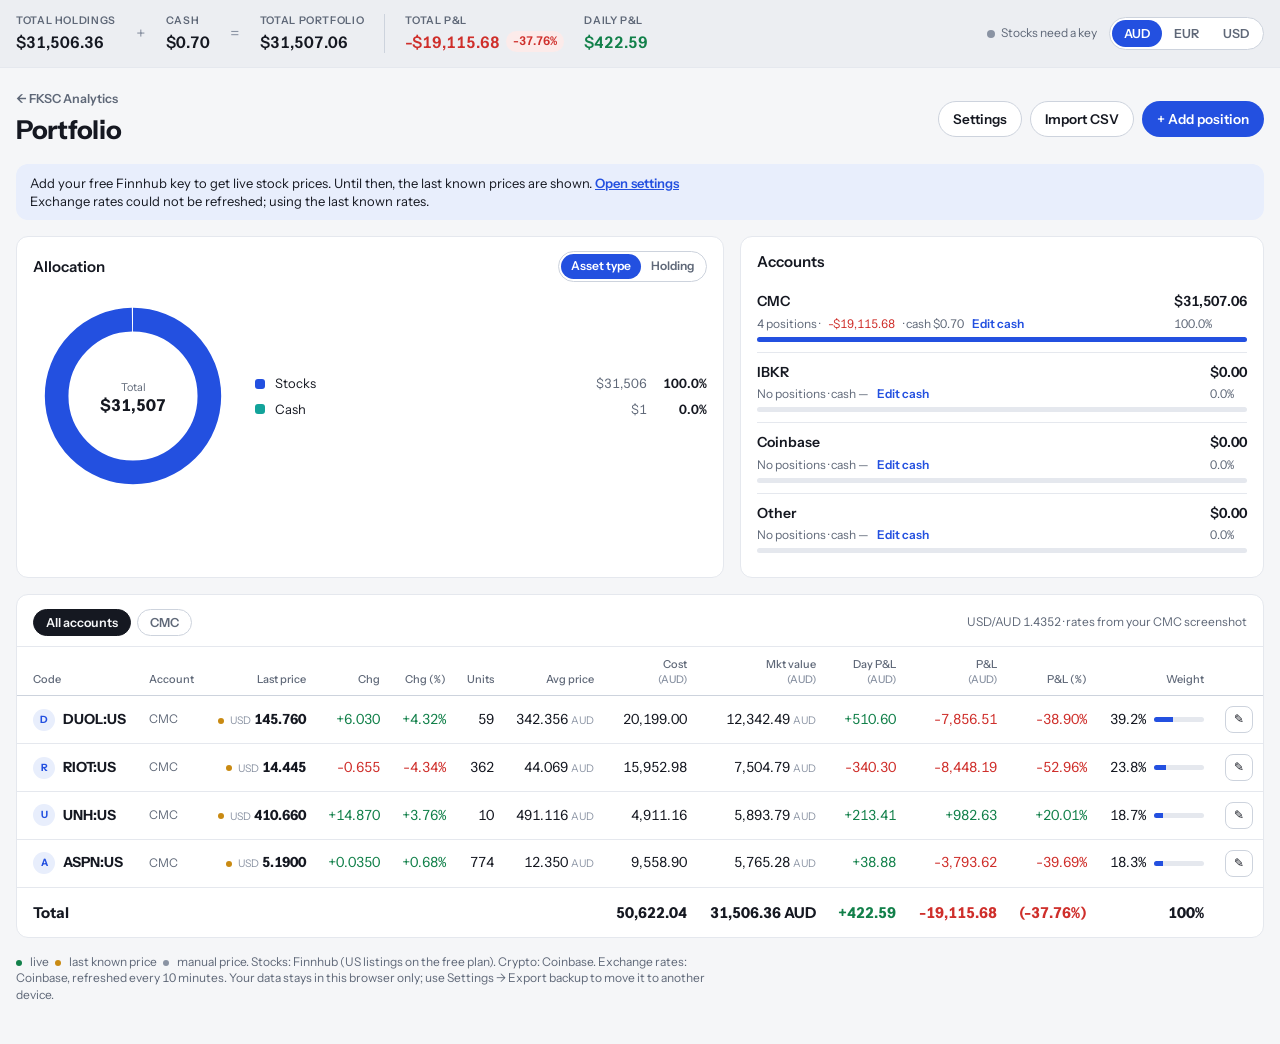
==== portfolio/index.html @ 697caf11 "Add files via upload" ====
<!doctype html>
<html lang="en">
<head>
<meta charset="utf-8">
<meta name="viewport" content="width=device-width,initial-scale=1,viewport-fit=cover">
<title>Portfolio</title>
<meta name="robots" content="noindex">
<link rel="preconnect" href="https://fonts.googleapis.com">
<link rel="preconnect" href="https://fonts.gstatic.com" crossorigin>
<link rel="stylesheet" href="https://fonts.googleapis.com/css2?family=Instrument+Sans:wght@400;500;600;700&display=swap">
<link rel="stylesheet" href="styles.css">
</head>
<body>

<header class="band">
  <div class="wrap band-in">
    <div class="kpis">
      <div class="kpi"><span class="lbl">Total holdings</span><span class="val" id="k-hold">—</span></div>
      <span class="op">+</span>
      <div class="kpi"><span class="lbl">Cash</span><span class="val" id="k-cash">—</span></div>
      <span class="op">=</span>
      <div class="kpi"><span class="lbl">Total portfolio</span><span class="val" id="k-total">—</span></div>
      <span class="vsep"></span>
      <div class="kpi"><span class="lbl">Total P&amp;L</span><span class="val" id="k-pl">—</span></div>
      <div class="kpi"><span class="lbl">Daily P&amp;L</span><span class="val" id="k-day">—</span></div>
    </div>
    <div class="band-right">
      <span class="live" id="live" title="Price feed status"><i></i><span>Connecting…</span></span>
      <div class="seg" id="cur-seg" role="group" aria-label="Display currency">
        <button data-cur="AUD">AUD</button><button data-cur="EUR">EUR</button><button data-cur="USD">USD</button>
      </div>
    </div>
  </div>
</header>

<main class="wrap main">
  <div class="head">
    <div class="titles"><a class="back" href="../">← FKSC Analytics</a><h1>Portfolio</h1></div>
    <div class="tools">
      <button class="btn ghost" id="btn-settings">Settings</button>
      <button class="btn ghost" id="btn-import">Import CSV</button>
      <button class="btn" id="btn-add">+ Add position</button>
    </div>
  </div>

  <div class="notice" id="notice" hidden></div>

  <section class="charts">
    <div class="panel donut-card">
      <div class="panel-head">
        <h2>Allocation</h2>
        <div class="seg small" id="donut-seg" role="group" aria-label="Group chart by">
          <button data-donut="type">Asset type</button><button data-donut="holding">Holding</button>
        </div>
      </div>
      <div class="donut-body">
        <svg id="donut" viewBox="0 0 220 220" role="img" aria-label="Allocation chart"></svg>
        <ul class="legend" id="legend"></ul>
      </div>
    </div>
    <div class="panel brokers-card">
      <div class="panel-head"><h2>Accounts</h2></div>
      <ul class="brokers" id="brokers"></ul>
    </div>
  </section>

  <section class="panel">
    <div class="panel-head">
      <div class="chips" id="chips" role="group" aria-label="Filter by account"></div>
      <span class="meta" id="fx-meta"></span>
    </div>
    <div class="scroll">
      <table class="tbl">
        <thead><tr>
          <th>Code</th><th>Account</th><th>Last price</th><th>Chg</th><th>Chg (%)</th><th>Units</th>
          <th>Avg price</th><th>Cost<small class="dc"></small></th><th>Mkt value<small class="dc"></small></th>
          <th>Day P&amp;L<small class="dc"></small></th><th>P&amp;L<small class="dc"></small></th><th>P&amp;L (%)</th><th>Weight</th><th></th>
        </tr></thead>
        <tbody id="rows"></tbody>
        <tfoot id="foot"></tfoot>
      </table>
    </div>
    <div class="cards" id="cards"></div>
    <div class="empty" id="empty" hidden>
      <strong>No positions yet</strong>
      <span>Import a CSV export from CMC, IBKR or Coinbase, or add a position by hand.</span>
      <div class="tools"><button class="btn ghost" data-act="import">Import CSV</button><button class="btn" data-act="add">+ Add position</button></div>
    </div>
  </section>

  <p class="foot-note">
    <span class="dot live-dot"></span> live &nbsp; <span class="dot stored-dot"></span> last known price &nbsp; <span class="dot manual-dot"></span> manual price.
    Stocks: Finnhub (US listings on the free plan). Crypto: Coinbase. Exchange rates: Coinbase, refreshed every 10 minutes.
    Your data stays in this browser only; use Settings → Export backup to move it to another device.
  </p>
</main>

<!-- Modals -->
<div class="ov" id="ov" hidden>

  <form class="sheet" id="m-pos" hidden novalidate>
    <h2 id="pos-title">Position</h2>
    <div class="fields">
      <label>Code<input id="p-code" autocomplete="off" placeholder="DUOL:US, BTC, BHP.AX"></label>
      <label>Account<select id="p-broker"></select></label>
      <label>Asset type<select id="p-type"></select></label>
      <label>Units<input id="p-units" inputmode="decimal"></label>
      <label>Avg price<input id="p-avg" inputmode="decimal"></label>
      <label>Avg price currency<select id="p-costcur"></select></label>
      <label>Quote currency<select id="p-quotecur"></select><span class="hint">Currency the price trades in</span></label>
      <label>Manual price<input id="p-mprice" inputmode="decimal"><span class="hint">Used only when no live price</span></label>
      <label class="full">Name (optional)<input id="p-name" autocomplete="off"></label>
    </div>
    <div class="err" id="p-err" hidden></div>
    <div class="row">
      <button type="button" class="btn ghost left" id="p-del" hidden>Delete</button>
      <button type="button" class="btn ghost" data-close>Cancel</button>
      <button type="submit" class="btn">Save</button>
    </div>
  </form>

  <form class="sheet wide" id="m-import" hidden novalidate>
    <h2>Import CSV</h2>
    <div class="fields">
      <label>Account<select id="i-broker"></select></label>
      <label>File<input type="file" id="i-file" accept=".csv,text/csv"></label>
    </div>
    <p class="hint" id="i-help"></p>
    <div id="i-map" class="fields" hidden></div>
    <div id="i-preview" class="preview" hidden></div>
    <label class="check" id="i-replace-wrap" hidden><input type="checkbox" id="i-replace" checked> Replace current positions in this account</label>
    <div class="err" id="i-err" hidden></div>
    <div class="row">
      <button type="button" class="btn ghost" data-close>Cancel</button>
      <button type="submit" class="btn" id="i-go" disabled>Import</button>
    </div>
  </form>

  <form class="sheet" id="m-cash" hidden novalidate>
    <h2 id="cash-title">Cash</h2>
    <div class="fields">
      <label>Amount<input id="c-amt" inputmode="decimal"></label>
      <label>Currency<select id="c-cur"></select></label>
    </div>
    <div class="err" id="c-err" hidden></div>
    <div class="row"><button type="button" class="btn ghost" data-close>Cancel</button><button type="submit" class="btn">Save</button></div>
  </form>

  <form class="sheet" id="m-settings" hidden novalidate>
    <h2>Settings</h2>
    <label>Finnhub API key
      <input id="s-key" autocomplete="off" spellcheck="false" placeholder="Paste your free key">
      <span class="hint">Free at finnhub.io → Get free API key. Stored only in this browser.</span>
    </label>
    <div class="settings-block">
      <strong>Backup</strong>
      <span class="hint">Move your positions to another browser or phone.</span>
      <div class="tools">
        <button type="button" class="btn ghost" id="s-export">Export backup</button>
        <label class="btn ghost filebtn">Restore backup<input type="file" id="s-import" accept=".json,application/json"></label>
      </div>
    </div>
    <div class="settings-block">
      <strong>Reset</strong>
      <span class="hint">Removes every position and cash balance from this browser.</span>
      <div class="tools"><button type="button" class="btn ghost" id="s-reset">Clear all data</button></div>
    </div>
    <div class="err" id="s-err" hidden></div>
    <div class="row"><button type="button" class="btn ghost" data-close>Close</button><button type="submit" class="btn">Save</button></div>
  </form>

</div>

<script src="csv.js"></script>
<script src="app.js"></script>
</body>
</html>
---- portfolio/styles.css ----
/* Layout: broker-style summary band, allocation row (donut + accounts), then one dense holdings ledger; ledger becomes cards on phones */
:root{
  --bg:#f5f6f8; --surface:#ffffff; --band:#eceef2; --fg:#151821; --muted:#5f6878; --faint:#8a93a3;
  --line:#e5e8ee; --line-strong:#cdd3dd; --accent:#2350e0; --accent-soft:#e8eefc; --accent-fg:#ffffff;
  --up:#12804a; --down:#cf2f2b; --up-soft:#e6f5ec; --down-soft:#fcebea; --warn:#c98a12; --overlay:rgba(18,22,32,.38);
  --c1:#2350e0; --c2:#12a39a; --c3:#e0902a; --c4:#8a4fd6; --c5:#d44f7a; --c6:#4f8fd6; --c7:#7aa63b; --c8:#a8714a; --c9:#9aa3b2;
  --font-ui:"Instrument Sans", system-ui, -apple-system, "Segoe UI", Roboto, sans-serif;
  --r:12px;
  color-scheme:light;
}
@media (prefers-color-scheme: dark){:root:not([data-theme="light"]){
  --bg:#0f1218; --surface:#171b23; --band:#1c212b; --fg:#e8ebf1; --muted:#a2abba; --faint:#7a8495;
  --line:#272d38; --line-strong:#353c4a; --accent:#7d9bff; --accent-soft:#1f2a47; --accent-fg:#0f1218;
  --up:#4cc98a; --down:#ff7a72; --up-soft:#173327; --down-soft:#3a1f1f; --warn:#e8b04a; --overlay:rgba(0,0,0,.6);
  --c1:#7d9bff; --c2:#3fd0c4; --c3:#f2aa4c; --c4:#b18cf0; --c5:#f07aa0; --c6:#6fb0f5; --c7:#9cc95c; --c8:#cf9a72; --c9:#6b7385;
  color-scheme:dark}}
:root[data-theme="dark"]{
  --bg:#0f1218; --surface:#171b23; --band:#1c212b; --fg:#e8ebf1; --muted:#a2abba; --faint:#7a8495;
  --line:#272d38; --line-strong:#353c4a; --accent:#7d9bff; --accent-soft:#1f2a47; --accent-fg:#0f1218;
  --up:#4cc98a; --down:#ff7a72; --up-soft:#173327; --down-soft:#3a1f1f; --warn:#e8b04a; --overlay:rgba(0,0,0,.6);
  --c1:#7d9bff; --c2:#3fd0c4; --c3:#f2aa4c; --c4:#b18cf0; --c5:#f07aa0; --c6:#6fb0f5; --c7:#9cc95c; --c8:#cf9a72; --c9:#6b7385;
  color-scheme:dark}

*{box-sizing:border-box}
html,body{margin:0}
body{background:var(--bg);color:var(--fg);font-family:var(--font-ui);font-size:14px;line-height:1.4;font-variant-numeric:tabular-nums;
  padding-top:env(safe-area-inset-top,0px);padding-bottom:env(safe-area-inset-bottom,0px)}
.wrap{max-width:1320px;margin:0 auto;padding-left:max(16px,env(safe-area-inset-left,0px));padding-right:max(16px,env(safe-area-inset-right,0px))}
button{font:inherit;color:inherit;cursor:pointer}
button:focus-visible,input:focus-visible,select:focus-visible,.filebtn:focus-within{outline:2px solid var(--accent);outline-offset:2px}
h1,h2{text-wrap:balance}

/* summary band */
.band{background:var(--band);border-bottom:1px solid var(--line)}
.band-in{display:flex;flex-wrap:wrap;align-items:center;justify-content:space-between;gap:12px 24px;padding-block:14px}
.kpis{display:flex;flex-wrap:wrap;align-items:center;gap:10px 20px;min-width:0}
.kpi{display:flex;flex-direction:column;gap:2px;min-width:0}
.kpi .lbl{font-size:10.5px;font-weight:600;letter-spacing:.06em;text-transform:uppercase;color:var(--muted)}
.kpi .val{font-size:16px;font-weight:600;white-space:nowrap;display:flex;align-items:center;gap:6px}
.op{color:var(--faint);font-size:16px}
.vsep{width:1px;align-self:stretch;background:var(--line-strong)}
.band-right{display:flex;align-items:center;gap:12px}
.live{display:inline-flex;align-items:center;gap:6px;font-size:12px;color:var(--muted)}
.live i{width:8px;height:8px;border-radius:50%;background:var(--faint)}
.live.on i{background:var(--up);box-shadow:0 0 0 3px var(--up-soft)}
.live.part i{background:var(--warn)}
.up{color:var(--up)} .down{color:var(--down)}
.pill{font-size:12px;font-weight:600;padding:2px 7px;border-radius:999px}
.pill.up{background:var(--up-soft)} .pill.down{background:var(--down-soft)}

.seg{display:inline-flex;background:var(--surface);border:1px solid var(--line-strong);border-radius:999px;padding:2px}
.seg button{border:0;background:none;padding:5px 12px;border-radius:999px;font-weight:600;font-size:12.5px;color:var(--muted)}
.seg button[aria-pressed="true"]{background:var(--accent);color:var(--accent-fg)}
.seg.small button{padding:4px 10px;font-size:12px}

/* main */
.main{padding-block:22px 40px;display:flex;flex-direction:column;gap:16px}
.head{display:flex;flex-wrap:wrap;align-items:center;justify-content:space-between;gap:10px}
h1{font-size:26px;font-weight:700;letter-spacing:-.01em;margin:0}
h2{font-size:15px;font-weight:600;margin:0}
.tools{display:flex;flex-wrap:wrap;gap:8px}
.btn{border:1px solid transparent;background:var(--accent);color:var(--accent-fg);font-weight:600;padding:8px 14px;border-radius:999px;font-size:13.5px;display:inline-flex;align-items:center;gap:6px}
.btn:hover{filter:brightness(1.08)}
.btn:disabled{opacity:.45;cursor:not-allowed;filter:none}
.btn.ghost{background:var(--surface);color:var(--fg);border-color:var(--line-strong)}
.btn.danger{background:var(--down);color:#fff}
.notice{font-size:13px;padding:10px 14px;border-radius:var(--r);background:var(--accent-soft);color:var(--fg)}
.notice button{border:0;background:none;color:var(--accent);font-weight:600;padding:0;text-decoration:underline}

.panel{background:var(--surface);border:1px solid var(--line);border-radius:var(--r);min-width:0}
.panel-head{display:flex;flex-wrap:wrap;align-items:center;justify-content:space-between;gap:10px;padding:14px 16px 10px}
.meta{font-size:12px;color:var(--muted)}

/* charts row */
.charts{display:grid;grid-template-columns:minmax(0,1.35fr) minmax(0,1fr);gap:16px}
.donut-body{display:flex;align-items:center;gap:22px;padding:4px 16px 18px;flex-wrap:wrap}
#donut{width:200px;max-width:100%;height:auto;flex:none}
#donut text{fill:var(--fg);font-family:var(--font-ui)}
#donut .sub{fill:var(--muted)}
.legend{list-style:none;margin:0;padding:0;display:flex;flex-direction:column;gap:7px;flex:1;min-width:180px}
.legend li{display:grid;grid-template-columns:12px minmax(0,1fr) auto auto;align-items:center;gap:8px;font-size:13px}
.legend li span:nth-child(2){overflow:hidden;text-overflow:ellipsis;white-space:nowrap}
.legend .sw{width:10px;height:10px;border-radius:3px}
.legend .amt{color:var(--muted)}
.legend .pct{font-weight:600;min-width:52px;text-align:right}
.brokers{list-style:none;margin:0;padding:0 16px 14px;display:flex;flex-direction:column}
.brokers li{display:grid;grid-template-columns:minmax(0,1fr) auto;gap:4px 12px;padding:10px 0;border-top:1px solid var(--line)}
.brokers li:first-child{border-top:0}
.brokers .bn{font-weight:600}
.brokers .bv{text-align:right;font-weight:600}
.brokers .bs{font-size:12px;color:var(--muted);display:flex;gap:8px;align-items:center;flex-wrap:wrap}
.brokers .bar{grid-column:1/-1;height:5px;background:var(--line);border-radius:3px;overflow:hidden}
.brokers .bar b{display:block;height:100%;background:var(--accent)}
.link{border:0;background:none;color:var(--accent);padding:0;font-size:12px;font-weight:600}

/* table */
.chips{display:flex;flex-wrap:wrap;gap:6px}
.chips button{border:1px solid var(--line-strong);background:var(--surface);border-radius:999px;padding:4px 12px;font-size:12.5px;font-weight:600;color:var(--muted)}
.chips button[aria-pressed="true"]{background:var(--fg);border-color:var(--fg);color:var(--bg)}
.scroll{overflow-x:auto}
.tbl{width:100%;border-collapse:collapse;min-width:1180px}
.tbl th{font-size:11px;font-weight:500;color:var(--muted);text-align:right;padding:10px 10px 8px;border-bottom:1px solid var(--line-strong);border-top:1px solid var(--line);white-space:nowrap;vertical-align:bottom}
.tbl th small{display:block;font-size:10.5px;color:var(--faint)}
.tbl th:first-child,.tbl td:first-child{text-align:left;padding-left:16px}
.tbl th:nth-child(2),.tbl td:nth-child(2){text-align:left}
.tbl td{padding:10px;text-align:right;border-bottom:1px solid var(--line);white-space:nowrap}
.tbl tbody tr:hover td{background:var(--bg)}
.tbl tfoot td{font-weight:700;font-size:15px;border-bottom:0;padding-block:14px}
.code{font-weight:700;display:inline-flex;align-items:center;gap:8px}
.badge{width:22px;height:22px;border-radius:50%;display:grid;place-items:center;font-size:10px;font-weight:700;color:var(--accent);background:var(--accent-soft);flex:none}
.badge.crypto{color:var(--c3);background:color-mix(in srgb,var(--c3) 16%,transparent)}
.badge.etf{color:var(--c2);background:color-mix(in srgb,var(--c2) 16%,transparent)}
.acct{font-size:12px;color:var(--muted)}
.cur{font-size:10.5px;color:var(--faint);margin-right:3px}
.unit{font-size:10.5px;color:var(--faint);margin-left:3px}
.dot{display:inline-block;width:6px;height:6px;border-radius:50%;margin-right:6px;vertical-align:middle;background:var(--faint)}
.live-dot{background:var(--up)} .stored-dot{background:var(--warn)} .manual-dot{background:var(--faint)}
.wbar{display:inline-flex;align-items:center;justify-content:flex-end;gap:8px}
.wbar i{display:block;height:5px;width:50px;background:var(--line);border-radius:3px;overflow:hidden}
.wbar i b{display:block;height:100%;background:var(--accent)}
.icon{border:1px solid var(--line-strong);background:var(--surface);border-radius:8px;padding:4px 8px;font-size:12px}
.icon:hover{border-color:var(--accent);color:var(--accent)}
.flash-up{animation:fu .9s ease-out} .flash-down{animation:fd .9s ease-out}
@keyframes fu{from{background:var(--up-soft)}to{background:transparent}}
@keyframes fd{from{background:var(--down-soft)}to{background:transparent}}

/* cards (phone) */
.cards{display:none;flex-direction:column;border-top:1px solid var(--line)}
.card{padding:14px 16px;border-bottom:1px solid var(--line);display:grid;grid-template-columns:minmax(0,1fr) auto;gap:6px 12px}
.card .r{text-align:right}
.card .big{font-size:16px;font-weight:600}
.card .sub{font-size:12px;color:var(--muted)}
.card .grid{grid-column:1/-1;display:grid;grid-template-columns:repeat(3,minmax(0,1fr));gap:8px;padding-top:8px;border-top:1px dashed var(--line)}
.card .grid div{display:flex;flex-direction:column;gap:1px;min-width:0}
.card .grid span:first-child{font-size:10.5px;color:var(--faint);text-transform:uppercase;letter-spacing:.05em}
.card .acts{grid-column:1/-1}
.cardtotal{padding:14px 16px;display:flex;justify-content:space-between;font-weight:700}
.empty{padding:40px 20px;text-align:center;color:var(--muted);display:flex;flex-direction:column;gap:12px;align-items:center}
.foot-note{font-size:12px;color:var(--muted);max-width:90ch;margin:0}

/* modals */
.ov{position:fixed;inset:0;background:var(--overlay);display:grid;place-items:center;z-index:10;
  padding:max(16px,env(safe-area-inset-top,0px)) max(16px,env(safe-area-inset-right,0px)) max(16px,env(safe-area-inset-bottom,0px)) max(16px,env(safe-area-inset-left,0px))}
.ov[hidden],[hidden]{display:none!important}
.sheet{background:var(--surface);border:1px solid var(--line);border-radius:14px;width:100%;max-width:480px;padding:20px;display:flex;flex-direction:column;gap:14px;max-height:100%;overflow:auto}
.sheet.wide{max-width:760px}
.fields{display:grid;grid-template-columns:1fr 1fr;gap:12px}
.fields .full{grid-column:1/-1}
label{display:flex;flex-direction:column;gap:5px;font-size:12px;color:var(--muted);font-weight:500}
label.check{flex-direction:row;align-items:center;gap:8px;font-size:13px;color:var(--fg)}
input,select{font:inherit;font-size:15px;color:var(--fg);background:var(--bg);border:1px solid var(--line-strong);border-radius:8px;padding:8px 10px;width:100%;min-width:0}
input[type=checkbox]{width:auto}
input[type=file]{font-size:13px;padding:6px}
.filebtn{flex-direction:row;cursor:pointer;color:var(--fg);font-size:13.5px;font-weight:600}
.filebtn input{position:absolute;width:1px;height:1px;opacity:0}
.hint{font-size:11.5px;color:var(--faint);font-weight:400;margin:0}
.row{display:flex;gap:8px;justify-content:flex-end;flex-wrap:wrap}
.row .left{margin-right:auto}
.err{color:var(--down);font-size:12.5px}
.settings-block{display:flex;flex-direction:column;gap:6px;padding-top:12px;border-top:1px solid var(--line)}
.preview{overflow:auto;max-height:260px;border:1px solid var(--line);border-radius:8px}
.preview table{border-collapse:collapse;width:100%;font-size:12.5px}
.preview th,.preview td{padding:6px 8px;border-bottom:1px solid var(--line);text-align:right;white-space:nowrap}
.preview th:first-child,.preview td:first-child{text-align:left}
.preview th{color:var(--muted);font-weight:500;position:sticky;top:0;background:var(--surface)}

@media (max-width:900px){.charts{grid-template-columns:minmax(0,1fr)}}
@media (max-width:760px){
  .scroll{display:none} .cards{display:flex}
  .vsep{display:none}
  .kpi .val{font-size:15px}
  .fields{grid-template-columns:1fr}
  .donut-body{justify-content:center}
}
@media (prefers-reduced-motion:reduce){.flash-up,.flash-down{animation:none}}

.titles{display:flex;flex-direction:column;gap:4px}
.back{font-size:12.5px;font-weight:600;color:var(--muted);text-decoration:none}
.back:hover{color:var(--accent)}
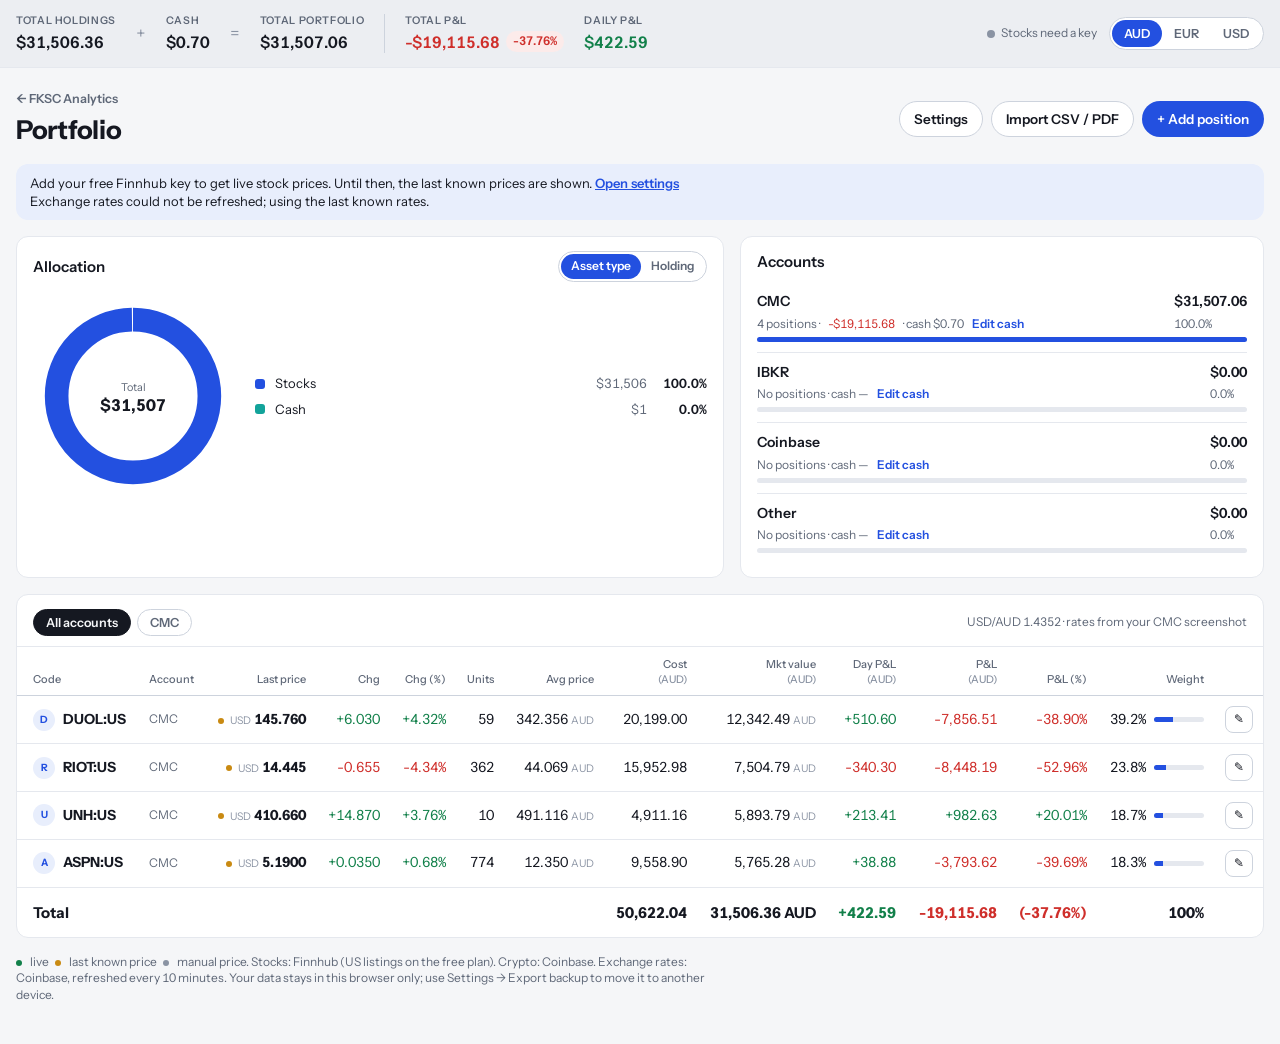
==== commit 858ef645: "Add files via upload" ====
--- a/portfolio/index.html
+++ b/portfolio/index.html
@@ -8,7 +8,7 @@
 <link rel="preconnect" href="https://fonts.googleapis.com">
 <link rel="preconnect" href="https://fonts.gstatic.com" crossorigin>
 <link rel="stylesheet" href="https://fonts.googleapis.com/css2?family=Instrument+Sans:wght@400;500;600;700&display=swap">
-<link rel="stylesheet" href="styles.css">
+<link rel="stylesheet" href="styles.css?v=3">
 </head>
 <body>
 
@@ -38,7 +38,7 @@
     <div class="titles"><a class="back" href="../">← FKSC Analytics</a><h1>Portfolio</h1></div>
     <div class="tools">
       <button class="btn ghost" id="btn-settings">Settings</button>
-      <button class="btn ghost" id="btn-import">Import CSV</button>
+      <button class="btn ghost" id="btn-import">Import CSV / PDF</button>
       <button class="btn" id="btn-add">+ Add position</button>
     </div>
   </div>
@@ -83,8 +83,8 @@
     <div class="cards" id="cards"></div>
     <div class="empty" id="empty" hidden>
       <strong>No positions yet</strong>
-      <span>Import a CSV export from CMC, IBKR or Coinbase, or add a position by hand.</span>
-      <div class="tools"><button class="btn ghost" data-act="import">Import CSV</button><button class="btn" data-act="add">+ Add position</button></div>
+      <span>Import a CSV or Coinbase PDF report, or add a position by hand.</span>
+      <div class="tools"><button class="btn ghost" data-act="import">Import CSV / PDF</button><button class="btn" data-act="add">+ Add position</button></div>
     </div>
   </section>
 
@@ -105,7 +105,9 @@
       <label>Account<select id="p-broker"></select></label>
       <label>Asset type<select id="p-type"></select></label>
       <label>Units<input id="p-units" inputmode="decimal"></label>
-      <label>Avg price<input id="p-avg" inputmode="decimal"></label>
+      <label>Avg price (per unit)<input id="p-avg" inputmode="decimal" placeholder="e.g. 119315"></label>
+      <label>or Total cost<input id="p-total" inputmode="decimal" placeholder="e.g. 20859.43"><span class="hint">Fill one of the two</span></label>
+      <p class="hint full" id="p-read" aria-live="polite"></p>
       <label>Avg price currency<select id="p-costcur"></select></label>
       <label>Quote currency<select id="p-quotecur"></select><span class="hint">Currency the price trades in</span></label>
       <label>Manual price<input id="p-mprice" inputmode="decimal"><span class="hint">Used only when no live price</span></label>
@@ -120,10 +122,10 @@
   </form>
 
   <form class="sheet wide" id="m-import" hidden novalidate>
-    <h2>Import CSV</h2>
+    <h2>Import CSV or PDF</h2>
     <div class="fields">
       <label>Account<select id="i-broker"></select></label>
-      <label>File<input type="file" id="i-file" accept=".csv,text/csv"></label>
+      <label>File<input type="file" id="i-file" accept=".csv,text/csv,.pdf,application/pdf"></label>
     </div>
     <p class="hint" id="i-help"></p>
     <div id="i-map" class="fields" hidden></div>
@@ -171,7 +173,7 @@
 
 </div>
 
-<script src="csv.js"></script>
-<script src="app.js"></script>
+<script src="csv.js?v=3"></script>
+<script src="app.js?v=3"></script>
 </body>
 </html>
